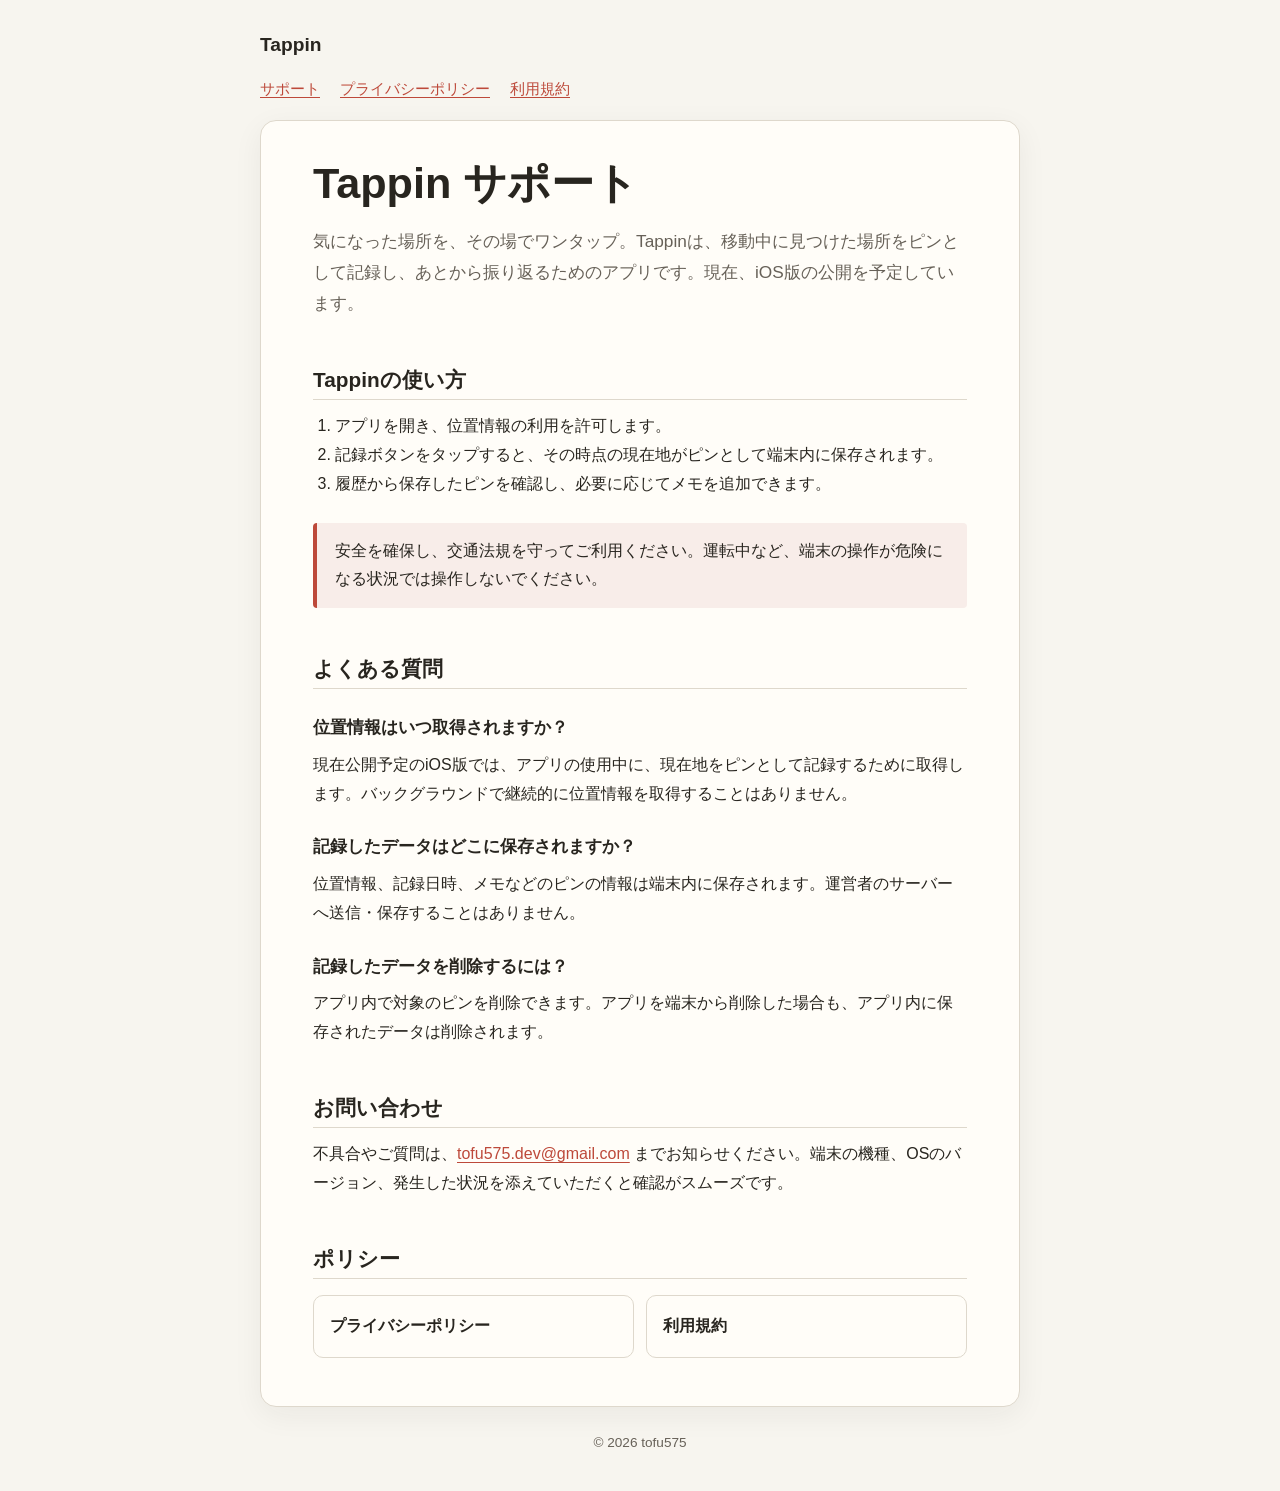
==== tappin/index.html @ 2f2e2255 "add tappin policies" ====
<!DOCTYPE html>
<html lang="ja">
  <head>
    <meta charset="utf-8">
    <meta name="viewport" content="width=device-width, initial-scale=1">
    <meta name="description" content="移動中に気になった場所をワンタップで記録するアプリ、Tappinのサポートページです。">
    <title>Tappin サポート</title>
    <link rel="stylesheet" href="/assets/tappin.css">
  </head>
  <body>
    <header>
      <a class="brand" href="/tappin/">Tappin</a>
      <nav aria-label="Tappinサイト内ナビゲーション">
        <a href="/tappin/">サポート</a>
        <a href="/tappin/privacy/">プライバシーポリシー</a>
        <a href="/tappin/terms/">利用規約</a>
      </nav>
    </header>

    <main>
      <h1>Tappin サポート</h1>
      <p class="lead">気になった場所を、その場でワンタップ。Tappinは、移動中に見つけた場所をピンとして記録し、あとから振り返るためのアプリです。現在、iOS版の公開を予定しています。</p>

      <h2>Tappinの使い方</h2>
      <ol>
        <li>アプリを開き、位置情報の利用を許可します。</li>
        <li>記録ボタンをタップすると、その時点の現在地がピンとして端末内に保存されます。</li>
        <li>履歴から保存したピンを確認し、必要に応じてメモを追加できます。</li>
      </ol>
      <p class="notice">安全を確保し、交通法規を守ってご利用ください。運転中など、端末の操作が危険になる状況では操作しないでください。</p>

      <h2>よくある質問</h2>
      <h3>位置情報はいつ取得されますか？</h3>
      <p>現在公開予定のiOS版では、アプリの使用中に、現在地をピンとして記録するために取得します。バックグラウンドで継続的に位置情報を取得することはありません。</p>

      <h3>記録したデータはどこに保存されますか？</h3>
      <p>位置情報、記録日時、メモなどのピンの情報は端末内に保存されます。運営者のサーバーへ送信・保存することはありません。</p>

      <h3>記録したデータを削除するには？</h3>
      <p>アプリ内で対象のピンを削除できます。アプリを端末から削除した場合も、アプリ内に保存されたデータは削除されます。</p>

      <h2>お問い合わせ</h2>
      <p>不具合やご質問は、<a href="mailto:tofu575.dev@gmail.com">tofu575.dev@gmail.com</a> までお知らせください。端末の機種、OSのバージョン、発生した状況を添えていただくと確認がスムーズです。</p>

      <h2>ポリシー</h2>
      <div class="link-cards">
        <a class="link-card" href="/tappin/privacy/">プライバシーポリシー</a>
        <a class="link-card" href="/tappin/terms/">利用規約</a>
      </div>
    </main>

    <footer>&copy; 2026 tofu575</footer>
  </body>
</html>
---- assets/tappin.css ----
:root {
  color-scheme: light;
  --background: #f7f5ef;
  --surface: #fffdf8;
  --text: #28251f;
  --muted: #676158;
  --accent: #bd493a;
  --border: #ded8cc;
  --content-width: 760px;
}

* {
  box-sizing: border-box;
}

html {
  font-size: 16px;
  scroll-behavior: smooth;
}

body {
  margin: 0;
  background: var(--background);
  color: var(--text);
  font-family: -apple-system, BlinkMacSystemFont, "Hiragino Sans", "Yu Gothic",
    "Noto Sans JP", sans-serif;
  line-height: 1.8;
}

a {
  color: var(--accent);
  text-decoration-thickness: 1px;
  text-underline-offset: 0.18em;
}

a:hover {
  text-decoration-thickness: 2px;
}

header,
main,
footer {
  width: min(calc(100% - 32px), var(--content-width));
  margin-inline: auto;
}

header {
  padding: 28px 0 18px;
}

.brand {
  color: var(--text);
  font-size: 1.2rem;
  font-weight: 700;
  text-decoration: none;
}

nav {
  display: flex;
  flex-wrap: wrap;
  gap: 8px 20px;
  margin-top: 12px;
  font-size: 0.95rem;
}

main {
  min-height: 65vh;
  padding: 32px clamp(20px, 5vw, 52px) 48px;
  border: 1px solid var(--border);
  border-radius: 16px;
  background: var(--surface);
  box-shadow: 0 8px 30px rgb(40 37 31 / 6%);
}

h1,
h2,
h3 {
  line-height: 1.4;
}

h1 {
  margin: 0 0 12px;
  font-size: clamp(1.9rem, 6vw, 2.7rem);
}

h2 {
  margin: 2.2em 0 0.6em;
  padding-bottom: 0.25em;
  border-bottom: 1px solid var(--border);
  font-size: 1.3rem;
}

h3 {
  margin: 1.6em 0 0.4em;
  font-size: 1.05rem;
}

p,
ul,
ol {
  margin: 0.7em 0;
}

ul,
ol {
  padding-left: 1.4em;
}

.lead {
  color: var(--muted);
  font-size: 1.08rem;
}

.updated {
  color: var(--muted);
  font-size: 0.9rem;
}

.notice {
  margin: 1.5em 0;
  padding: 14px 18px;
  border-left: 4px solid var(--accent);
  border-radius: 4px;
  background: #f8ede9;
}

.link-cards {
  display: grid;
  grid-template-columns: repeat(auto-fit, minmax(210px, 1fr));
  gap: 12px;
  margin-top: 16px;
}

.link-card {
  display: block;
  padding: 16px;
  border: 1px solid var(--border);
  border-radius: 10px;
  color: var(--text);
  font-weight: 700;
  text-decoration: none;
}

.link-card:hover {
  border-color: var(--accent);
}

footer {
  padding: 24px 0 36px;
  color: var(--muted);
  font-size: 0.85rem;
  text-align: center;
}

@media (max-width: 520px) {
  header {
    padding-top: 20px;
  }

  main {
    padding: 24px 20px 36px;
    border-radius: 12px;
  }
}
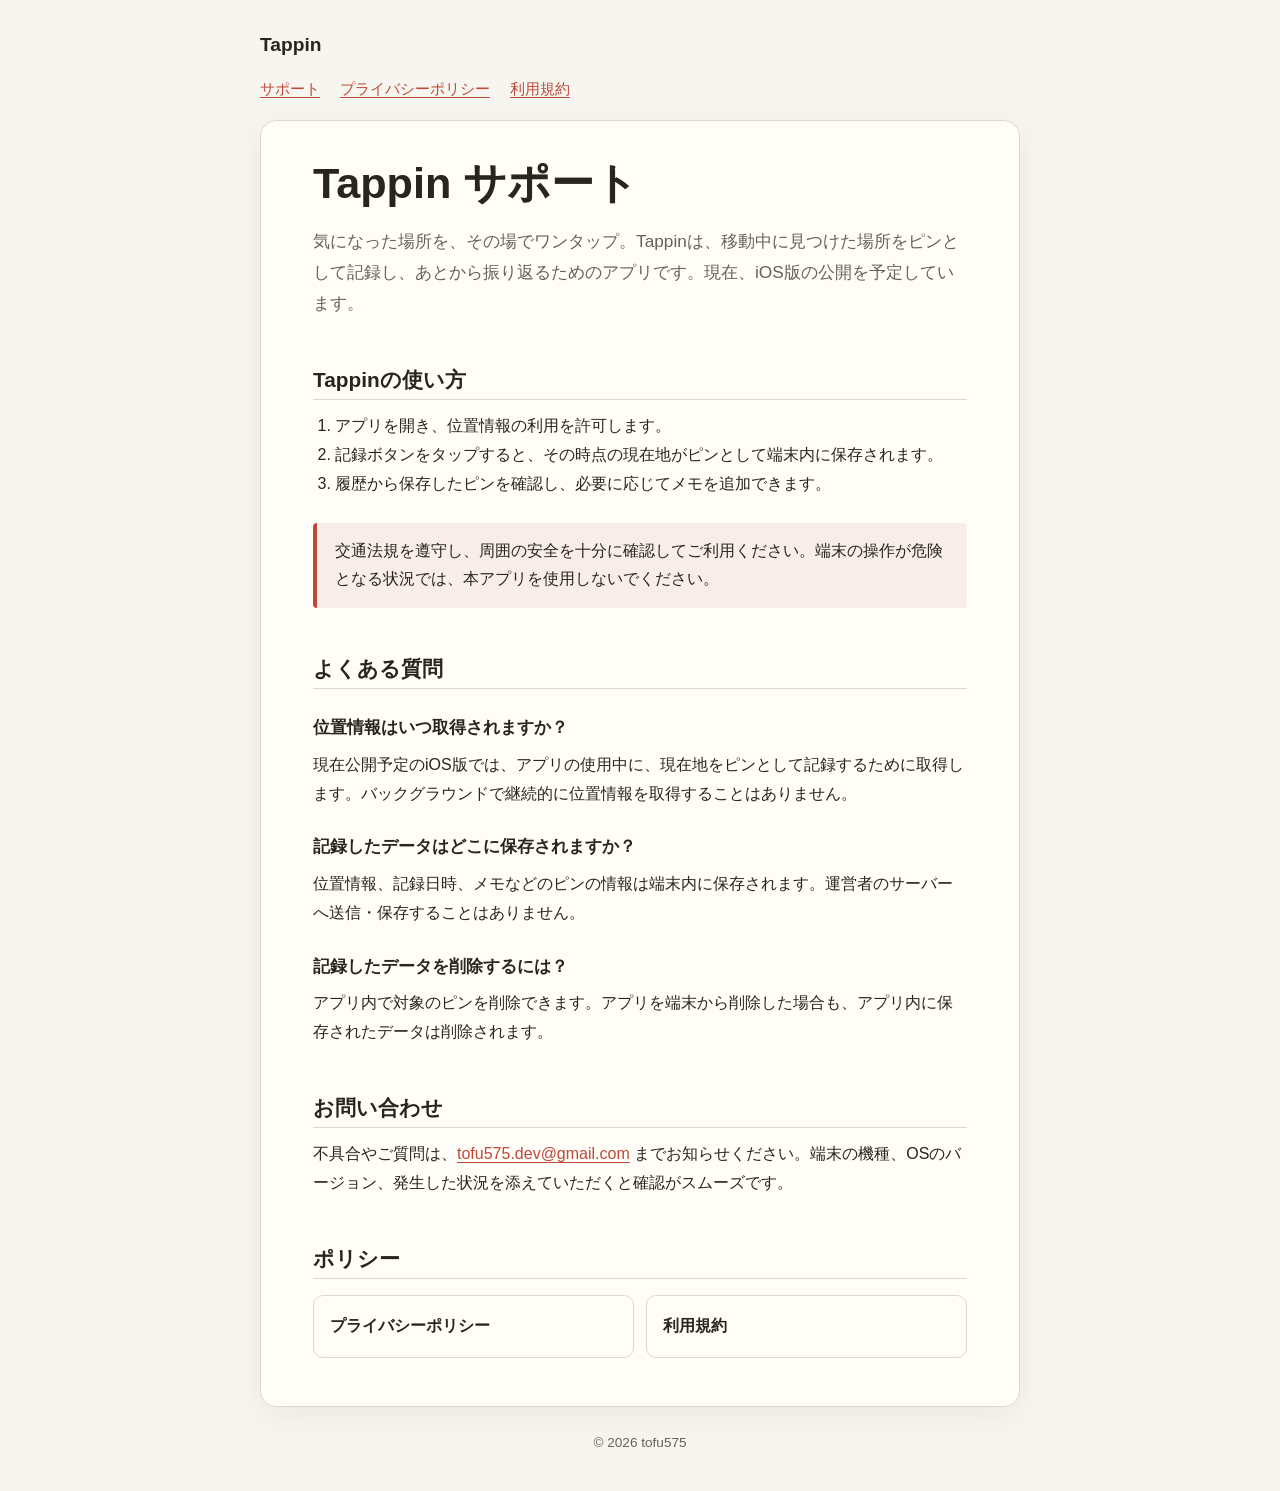
==== commit b9083437: "update" ====
--- a/tappin/index.html
+++ b/tappin/index.html
@@ -27,7 +27,7 @@
         <li>記録ボタンをタップすると、その時点の現在地がピンとして端末内に保存されます。</li>
         <li>履歴から保存したピンを確認し、必要に応じてメモを追加できます。</li>
       </ol>
-      <p class="notice">安全を確保し、交通法規を守ってご利用ください。運転中など、端末の操作が危険になる状況では操作しないでください。</p>
+      <p class="notice">交通法規を遵守し、周囲の安全を十分に確認してご利用ください。端末の操作が危険となる状況では、本アプリを使用しないでください。</p>
 
       <h2>よくある質問</h2>
       <h3>位置情報はいつ取得されますか？</h3>
